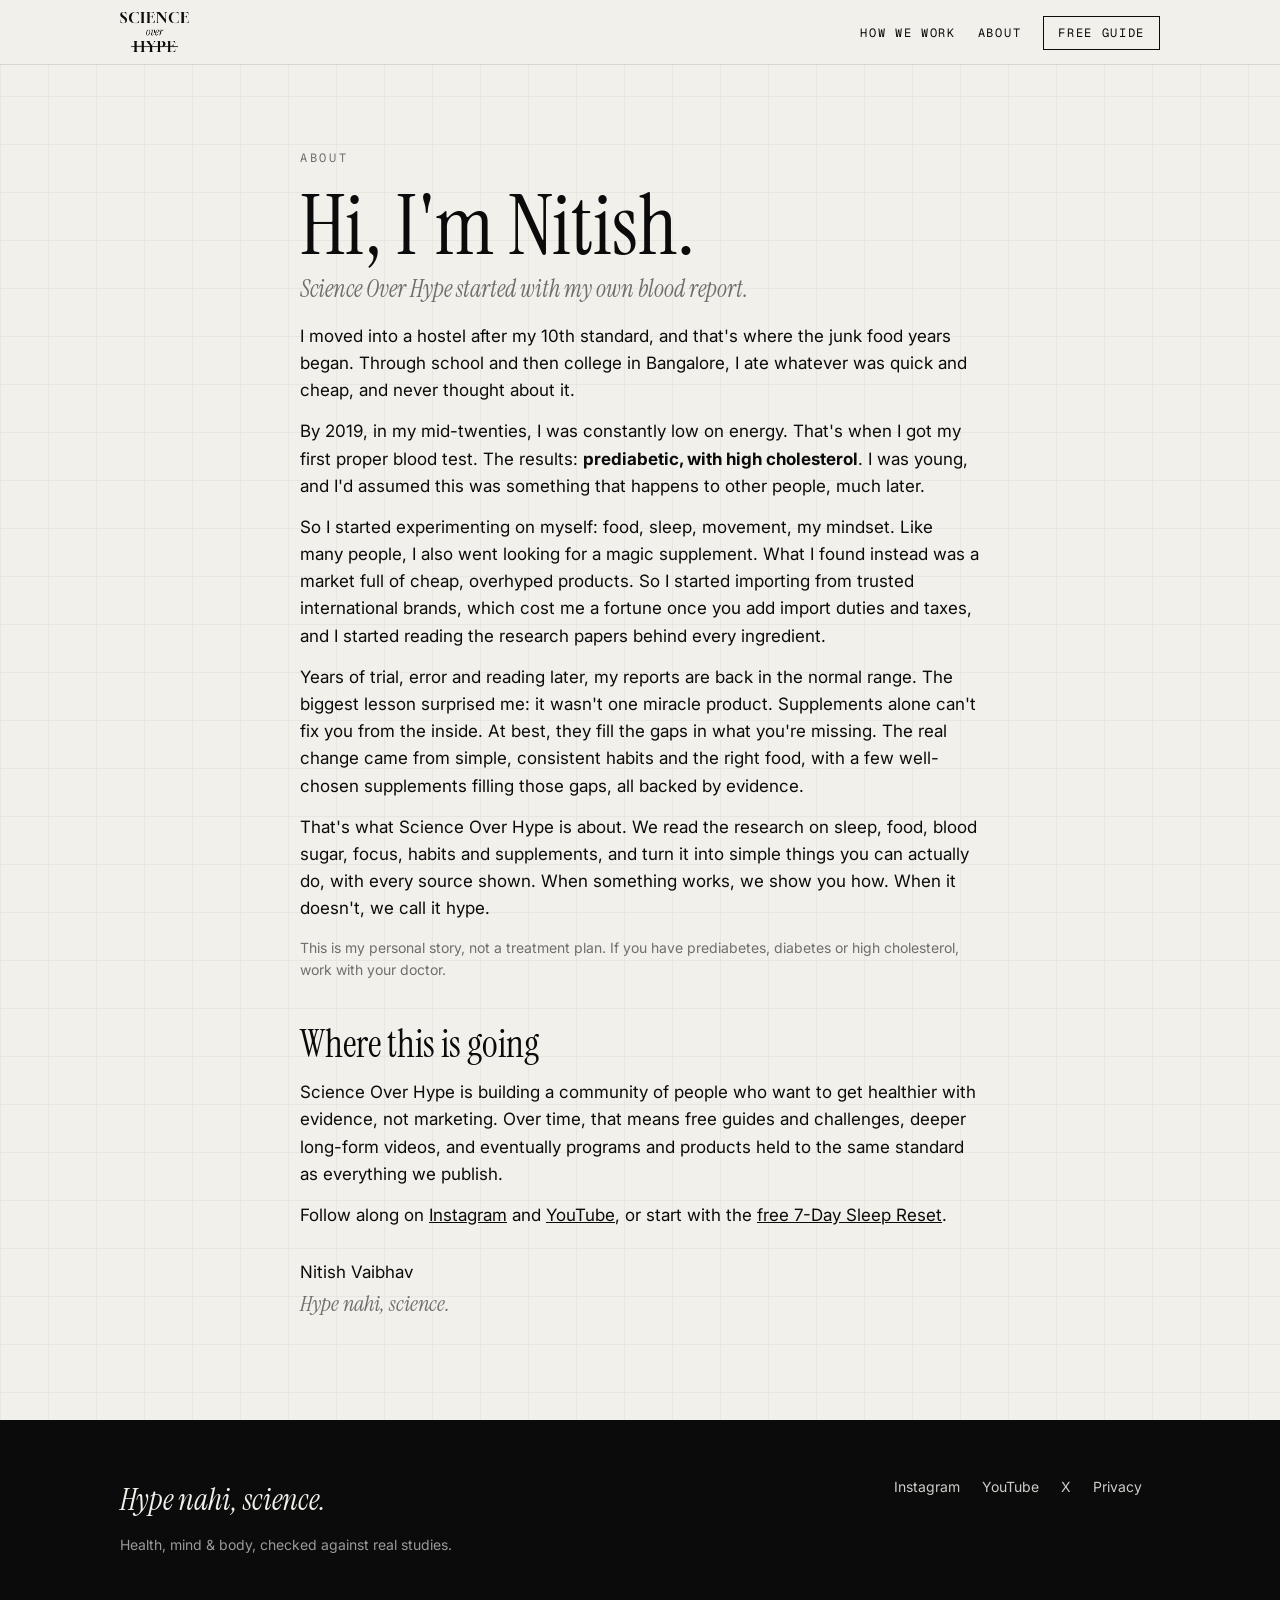
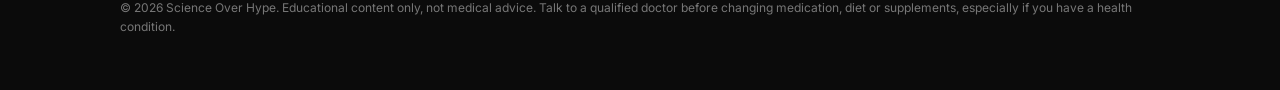
==== about/index.html @ e4e81a03 "Add files via upload" ====
<!doctype html>
<html lang="en"><head>
<meta charset="utf-8"><meta name="viewport" content="width=device-width,initial-scale=1">
<title>About | Science Over Hype</title>
<meta name="description" content="Science Over Hype is run by Nitish Vaibhav: short, evidence-based health content for people who want proof, not hype.">
<link rel="canonical" href="https://scienceoverhype.com/about/">
<meta property="og:title" content="About | Science Over Hype"><meta property="og:description" content="Science Over Hype is run by Nitish Vaibhav: short, evidence-based health content for people who want proof, not hype.">
<meta property="og:image" content="https://scienceoverhype.com/assets/og.jpg"><meta property="og:url" content="https://scienceoverhype.com/about/">
<meta name="twitter:card" content="summary_large_image">
<link rel="icon" href="/assets/favicon.png"><link rel="apple-touch-icon" href="/assets/apple-touch-icon.png">
<link rel="preconnect" href="https://fonts.googleapis.com"><link rel="preconnect" href="https://fonts.gstatic.com" crossorigin>
<link href="https://fonts.googleapis.com/css2?family=Gloock&family=Instrument+Serif:ital@0;1&family=Geist+Mono&family=Inter:wght@400;600&display=swap" rel="stylesheet">
<link rel="stylesheet" href="/assets/style.css">
</head><body>
<header class="site"><div class="wrap">
 <a class="logo" href="/" aria-label="Science Over Hype home"><img src="/assets/logo-black.png" alt="Science Over Hype"></a>
 <nav><a href="/how-we-work/">How we work</a><a href="/about/">About</a><a class="cta" href="/sleep/">Free guide</a></nav>
</div></header>

<section><div class="wrap prose">
 <div class="k">About</div>
 <h1 style="margin-top:14px">Hi, I'm Nitish.</h1>
 <p class="it" style="font-size:24px">Science Over Hype started with my own blood report.</p>
 <p>I moved into a hostel after my 10th standard, and that's where the junk food years began. Through school and then college in Bangalore, I ate whatever was quick and cheap, and never thought about it.</p>
 <p>By 2019, in my mid-twenties, I was constantly low on energy. That's when I got my first proper blood test. The results: <strong>prediabetic, with high cholesterol</strong>. I was young, and I'd assumed this was something that happens to other people, much later.</p>
 <p>So I started experimenting on myself: food, sleep, movement, my mindset. Like many people, I also went looking for a magic supplement. What I found instead was a market full of cheap, overhyped products. So I started importing from trusted international brands, which cost me a fortune once you add import duties and taxes, and I started reading the research papers behind every ingredient.</p>
 <p>Years of trial, error and reading later, my reports are back in the normal range. The biggest lesson surprised me: it wasn't one miracle product. Supplements alone can't fix you from the inside. At best, they fill the gaps in what you're missing. The real change came from simple, consistent habits and the right food, with a few well-chosen supplements filling those gaps, all backed by evidence.</p>
 <p>That's what Science Over Hype is about. We read the research on sleep, food, blood sugar, focus, habits and supplements, and turn it into simple things you can actually do, with every source shown. When something works, we show you how. When it doesn't, we call it hype.</p>
 <p style="font-size:14px;color:var(--grey)">This is my personal story, not a treatment plan. If you have prediabetes, diabetes or high cholesterol, work with your doctor.</p>
 <h2>Where this is going</h2>
 <p>Science Over Hype is building a community of people who want to get healthier with evidence, not marketing. Over time, that means free guides and challenges, deeper long-form videos, and eventually programs and products held to the same standard as everything we publish.</p>
 <p>Follow along on <a href="https://www.instagram.com/thescienceoverhype/" target="_blank" rel="noopener">Instagram</a> and <a href="https://www.youtube.com/@thescienceoverhype" target="_blank" rel="noopener">YouTube</a>, or start with the <a href="/sleep/">free 7-Day Sleep Reset</a>.</p>
 <p style="margin-top:30px">Nitish Vaibhav<br><span class="it" style="font-size:22px">Hype nahi, science.</span></p>
</div></section>
<footer class="site"><div class="wrap">
 <div class="row">
  <div><div class="tag">Hype nahi, science.</div><p style="margin-top:10px">Health, mind &amp; body, checked against real studies.</p></div>
  <div>
   <a href="https://www.instagram.com/thescienceoverhype/" target="_blank" rel="noopener">Instagram</a>
   <a href="https://www.youtube.com/@thescienceoverhype" target="_blank" rel="noopener">YouTube</a>
   <a href="https://x.com/scienceoverhype" target="_blank" rel="noopener">X</a>
   <a href="/privacy/">Privacy</a>
  </div>
 </div>
 <p class="fine">© 2026 Science Over Hype. Educational content only, not medical advice. Talk to a qualified doctor before changing medication, diet or supplements, especially if you have a health condition.</p>
</div></footer>
<script>
document.querySelectorAll('form.signup').forEach(function(f){
 f.addEventListener('submit',function(e){
  var action=f.getAttribute('action'); var msg=f.querySelector('.form-msg');
  if(!action||action==='#'){e.preventDefault();msg.textContent='Signups open very soon.';return;}
  e.preventDefault(); var b=f.querySelector('button'); b.disabled=true; b.textContent='Sending…';
  fetch(action,{method:'POST',body:new FormData(f)}).then(function(r){return r.json()}).then(function(d){
   if(d&&d.success){f.querySelectorAll('input,button').forEach(function(x){x.style.display='none'});f.querySelector('label.consent').style.display='none';
    msg.innerHTML='<strong>Check your inbox.</strong> Your Sleep Reset is on its way. (Not there in 2 minutes? Check Promotions or Spam.)';}
   else{b.disabled=false;b.textContent='Send me the free guide';msg.textContent='Something went wrong. Please check your email and try again.';}
  }).catch(function(){b.disabled=false;b.textContent='Send me the free guide';msg.textContent='Something went wrong. Please try again.';});
 });
});
</script>
</body></html>
---- assets/style.css ----
:root{
  --ink:#0b0b0b; --paper:#f2f0eb; --grey:#6e6e6e; --line:#d9d6cf; --grid:#e8e6e0;
  --serif:"Instrument Serif",Georgia,serif; --display:"Gloock",Georgia,serif;
  --mono:"Geist Mono",ui-monospace,monospace; --sans:"Inter",system-ui,sans-serif;
}
*{box-sizing:border-box;margin:0;padding:0}
html{scroll-behavior:smooth}
body{font-family:var(--sans);color:var(--ink);background:var(--paper);line-height:1.6;font-size:17px;
  background-image:linear-gradient(var(--grid) 1px,transparent 1px),linear-gradient(90deg,var(--grid) 1px,transparent 1px);background-size:48px 48px}
a{color:inherit}
img{max-width:100%;display:block}
.wrap{max-width:1080px;margin:0 auto;padding:0 20px}
.k{font-family:var(--mono);font-size:12px;letter-spacing:.22em;text-transform:uppercase;color:var(--grey)}
h1,h2,h3{font-family:var(--serif);font-weight:400;line-height:1.05}
h1{font-size:clamp(44px,7vw,84px)} h2{font-size:clamp(34px,5vw,54px)} h3{font-size:28px}
.it{font-family:var(--serif);font-style:italic;color:var(--grey)}
p{margin:0 0 14px}
/* header */
header.site{position:sticky;top:0;z-index:10;background:rgba(242,240,235,.92);backdrop-filter:blur(6px);border-bottom:1px solid var(--line)}
header.site .wrap{display:flex;align-items:center;justify-content:space-between;height:64px}
header.site .logo img{height:40px;width:auto}
nav a{font-family:var(--mono);font-size:12px;letter-spacing:.14em;text-transform:uppercase;text-decoration:none;margin-left:22px}
nav a:hover{text-decoration:underline}
nav .cta{border:1.5px solid var(--ink);padding:8px 14px}
@media(max-width:700px){nav a:not(.cta){display:none} nav .cta{margin-left:0}}
/* sections */
section{padding:84px 0}
.dark{background:var(--ink);color:var(--paper);
  background-image:linear-gradient(#161616 1px,transparent 1px),linear-gradient(90deg,#161616 1px,transparent 1px);background-size:48px 48px}
.dark .k,.dark .it{color:#8a8a8a}
.hero{padding:110px 0 100px}
.hero .logo-big{width:min(320px,70vw);margin-bottom:46px}
.hero p.lead{font-size:20px;max-width:620px;color:#cfcdc8;margin-top:22px}
.btn{display:inline-block;font-family:var(--mono);font-size:13px;letter-spacing:.14em;text-transform:uppercase;text-decoration:none;padding:15px 22px;border:1.5px solid currentColor;margin:26px 12px 0 0;cursor:pointer;background:none;color:inherit}
.btn.solid{background:var(--ink);color:var(--paper);border-color:var(--ink)}
.dark .btn.solid{background:var(--paper);color:var(--ink);border-color:var(--paper)}
.grid3{display:grid;grid-template-columns:repeat(3,1fr);gap:22px;margin-top:40px}
@media(max-width:820px){.grid3{grid-template-columns:1fr}}
.card{border:1.5px solid var(--ink);padding:26px;background:var(--paper)}
.card .day{font-family:var(--mono);font-size:12px;letter-spacing:.2em;color:var(--grey)}
.card h3{margin:10px 0 10px}
.stamp{display:inline-block;font-family:var(--display);font-size:22px;border:3px solid var(--ink);padding:4px 12px;transform:rotate(-5deg);margin:6px 8px 0 0}
.split{display:grid;grid-template-columns:1.05fr .95fr;gap:48px;align-items:center}
@media(max-width:820px){.split{grid-template-columns:1fr}}
ul.ticks{list-style:none;margin:10px 0 18px}
ul.ticks li{padding-left:26px;position:relative;margin-bottom:8px}
ul.ticks li:before{content:"—";position:absolute;left:0;color:var(--grey)}
.big{font-family:var(--display);font-size:clamp(54px,8vw,92px);line-height:1}
.stats{display:grid;grid-template-columns:repeat(3,1fr);gap:26px;margin-top:36px}
@media(max-width:820px){.stats{grid-template-columns:1fr}}
.src{font-family:var(--mono);font-size:11px;letter-spacing:.06em;color:var(--grey);border-top:1px solid var(--line);padding-top:8px;margin-top:8px}
.dark .src{border-color:#2a2a2a}
/* form */
form.signup{display:grid;gap:12px;max-width:440px;margin-top:22px}
form.signup input[type=text],form.signup input[type=email]{font:inherit;padding:14px 14px;border:1.5px solid var(--ink);background:#fff;color:var(--ink)}
form.signup label.consent{font-size:14px;display:flex;gap:10px;align-items:flex-start;color:#333}
form.signup label.consent input{margin-top:4px}
form.signup button{font-family:var(--mono);font-size:13px;letter-spacing:.14em;text-transform:uppercase;padding:16px;border:0;background:var(--ink);color:var(--paper);cursor:pointer}
form.signup button[disabled]{opacity:.5}
.form-msg{font-size:15px;margin-top:6px}
.dark form.signup label.consent{color:#cfcdc8}
.dark form.signup button{background:var(--paper);color:var(--ink)}
/* prose pages */
.prose{max-width:720px}
.prose h2{margin:44px 0 14px;font-size:38px}
.prose ul{margin:0 0 16px 22px}
.prose li{margin-bottom:6px}
/* footer */
footer.site{background:var(--ink);color:#9a9a9a;padding:56px 0 40px;font-size:14px}
footer.site .row{display:flex;flex-wrap:wrap;justify-content:space-between;gap:24px}
footer.site a{color:#cfcdc8;text-decoration:none;margin-right:18px}
footer.site .tag{font-family:var(--serif);font-style:italic;font-size:30px;color:var(--paper)}
footer.site .fine{margin-top:28px;font-size:12px;color:#777}
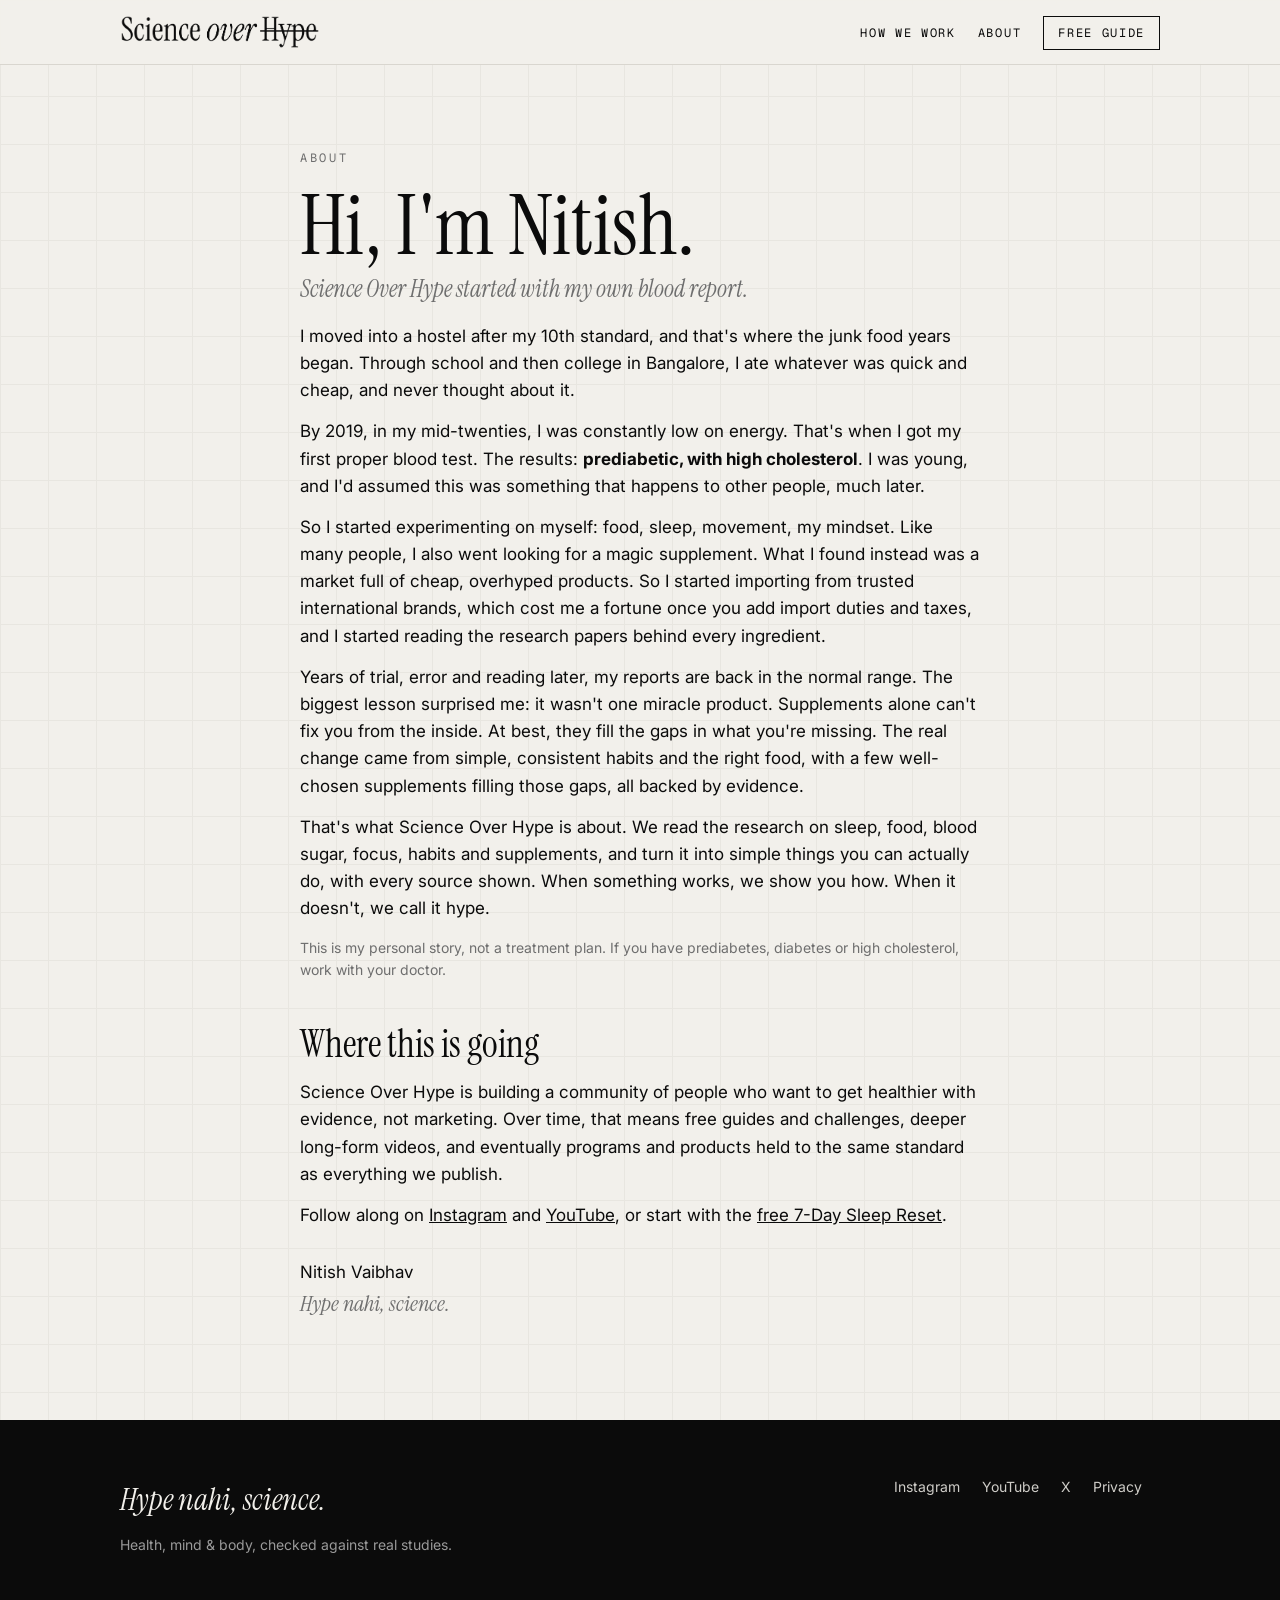
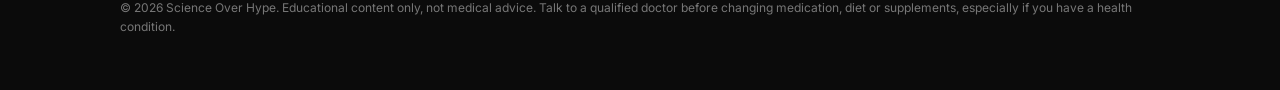
==== commit 6093649f: "Add files via upload" ====
--- a/about/index.html
+++ b/about/index.html
@@ -13,7 +13,7 @@
 <link rel="stylesheet" href="/assets/style.css">
 </head><body>
 <header class="site"><div class="wrap">
- <a class="logo" href="/" aria-label="Science Over Hype home"><img src="/assets/logo-black.png" alt="Science Over Hype"></a>
+ <a class="logo" href="/" aria-label="Science Over Hype home"><img src="/assets/logoC-black.png" alt="Science Over Hype"></a>
  <nav><a href="/how-we-work/">How we work</a><a href="/about/">About</a><a class="cta" href="/sleep/">Free guide</a></nav>
 </div></header>
 
@@ -52,7 +52,7 @@
   e.preventDefault(); var b=f.querySelector('button'); b.disabled=true; b.textContent='Sending…';
   fetch(action,{method:'POST',body:new FormData(f)}).then(function(r){return r.json()}).then(function(d){
    if(d&&d.success){f.querySelectorAll('input,button').forEach(function(x){x.style.display='none'});f.querySelector('label.consent').style.display='none';
-    msg.innerHTML='<strong>Check your inbox.</strong> Your Sleep Reset is on its way. (Not there in 2 minutes? Check Promotions or Spam.)';}
+    msg.innerHTML='<strong>Almost done. Check your inbox.</strong> Tap the confirm button in our email, and your Sleep Reset arrives right after. (Not there in 2 minutes? Check Promotions or Spam.)';}
    else{b.disabled=false;b.textContent='Send me the free guide';msg.textContent='Something went wrong. Please check your email and try again.';}
   }).catch(function(){b.disabled=false;b.textContent='Send me the free guide';msg.textContent='Something went wrong. Please try again.';});
  });
--- a/assets/style.css
+++ b/assets/style.css
@@ -18,7 +18,7 @@
 /* header */
 header.site{position:sticky;top:0;z-index:10;background:rgba(242,240,235,.92);backdrop-filter:blur(6px);border-bottom:1px solid var(--line)}
 header.site .wrap{display:flex;align-items:center;justify-content:space-between;height:64px}
-header.site .logo img{height:40px;width:auto}
+header.site .logo img{height:34px;width:auto}
 nav a{font-family:var(--mono);font-size:12px;letter-spacing:.14em;text-transform:uppercase;text-decoration:none;margin-left:22px}
 nav a:hover{text-decoration:underline}
 nav .cta{border:1.5px solid var(--ink);padding:8px 14px}
@@ -29,7 +29,7 @@
   background-image:linear-gradient(#161616 1px,transparent 1px),linear-gradient(90deg,#161616 1px,transparent 1px);background-size:48px 48px}
 .dark .k,.dark .it{color:#8a8a8a}
 .hero{padding:110px 0 100px}
-.hero .logo-big{width:min(320px,70vw);margin-bottom:46px}
+.hero .logo-big{width:min(560px,88vw);margin-bottom:46px}
 .hero p.lead{font-size:20px;max-width:620px;color:#cfcdc8;margin-top:22px}
 .btn{display:inline-block;font-family:var(--mono);font-size:13px;letter-spacing:.14em;text-transform:uppercase;text-decoration:none;padding:15px 22px;border:1.5px solid currentColor;margin:26px 12px 0 0;cursor:pointer;background:none;color:inherit}
 .btn.solid{background:var(--ink);color:var(--paper);border-color:var(--ink)}
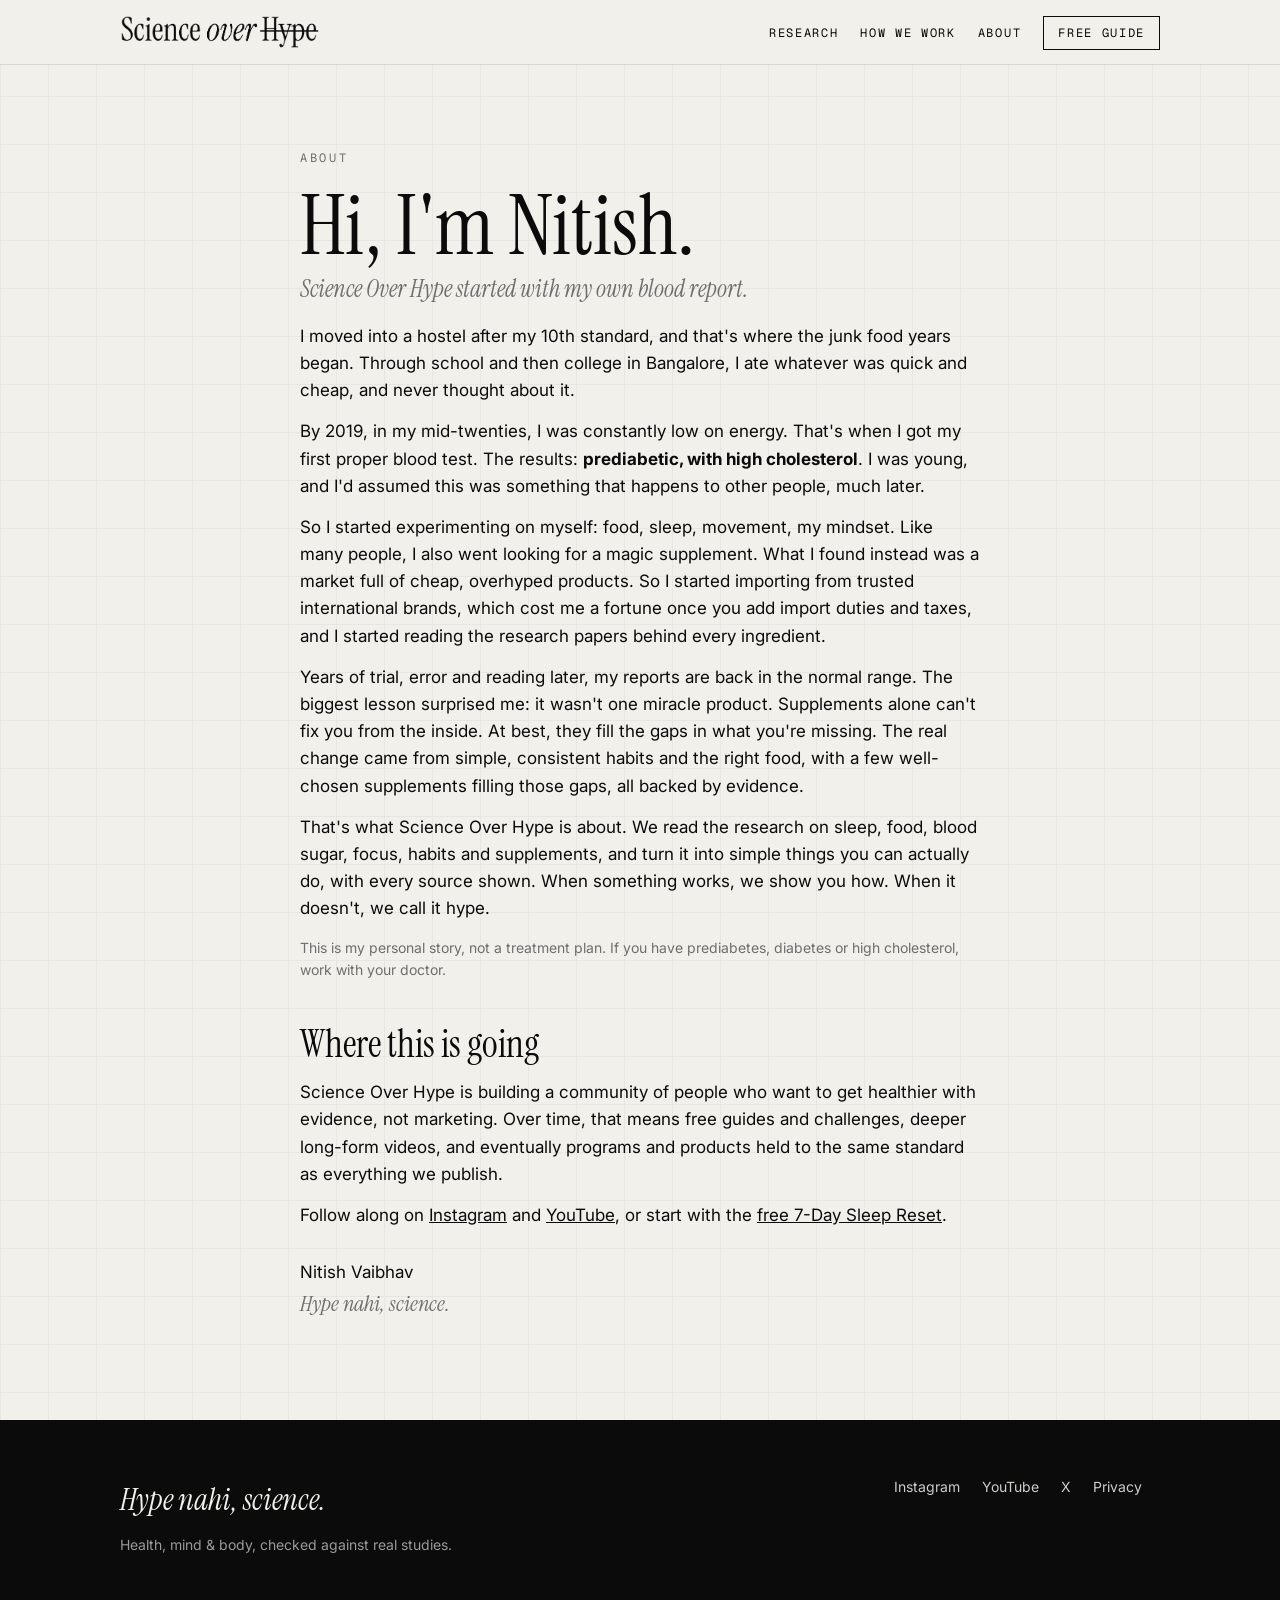
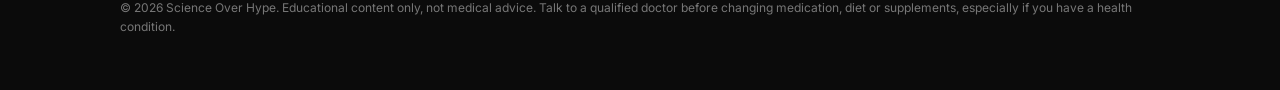
==== commit b735eb70: "Add /research/ articles (#01-#04), structured data, sitemap and robots.txt Co-Authored-By: Claude Op" ====
--- a/about/index.html
+++ b/about/index.html
@@ -14,7 +14,7 @@
 </head><body>
 <header class="site"><div class="wrap">
  <a class="logo" href="/" aria-label="Science Over Hype home"><img src="/assets/logoC-black.png" alt="Science Over Hype"></a>
- <nav><a href="/how-we-work/">How we work</a><a href="/about/">About</a><a class="cta" href="/sleep/">Free guide</a></nav>
+ <nav><a href="/research/">Research</a><a href="/how-we-work/">How we work</a><a href="/about/">About</a><a class="cta" href="/sleep/">Free guide</a></nav>
 </div></header>
 
 <section><div class="wrap prose">
--- a/assets/style.css
+++ b/assets/style.css
@@ -71,3 +71,33 @@
 footer.site a{color:#cfcdc8;text-decoration:none;margin-right:18px}
 footer.site .tag{font-family:var(--serif);font-style:italic;font-size:30px;color:var(--paper)}
 footer.site .fine{margin-top:28px;font-size:12px;color:#777}
+/* research articles */
+article.research{padding:56px 0 84px}
+.crumbs a{text-decoration:none}
+article.research h1{font-size:clamp(40px,6vw,64px);margin:14px 0 14px}
+.meta{font-family:var(--mono);font-size:12px;letter-spacing:.06em;color:var(--grey);margin-bottom:28px}
+.verdict{border:2px solid var(--ink);background:#fff;padding:24px 26px;margin:0 0 34px;position:relative}
+.verdict .vlabel{margin-bottom:6px}
+.verdict p{font-size:19px;margin:12px 0 0}
+.stamp.small{font-size:15px;border-width:2px;padding:2px 8px;margin:4px 0 10px}
+.cite{font-family:var(--mono);font-size:12px;color:var(--grey);letter-spacing:.03em;white-space:normal}
+p.cite{margin-top:-4px}
+.faq details{border-top:1px solid var(--line);padding:14px 0}
+.faq details:last-child{border-bottom:1px solid var(--line)}
+.faq summary{cursor:pointer;font-weight:600}
+.faq details p{margin:10px 0 0}
+ol.sources{margin:0 0 16px 22px;font-size:14px}
+ol.sources li{margin-bottom:8px}
+.author{border-left:3px solid var(--ink);padding:6px 0 6px 18px;margin:36px 0}
+.author p{margin:8px 0 0;font-size:15px}
+.cta-box{background:var(--ink);color:var(--paper);padding:28px;margin:40px 0}
+.cta-box .k{color:#8a8a8a}
+.cta-box h3{margin:8px 0 6px}
+.cta-box form.signup button{background:var(--paper);color:var(--ink)}
+.cta-box form.signup label.consent{color:#cfcdc8}
+.rels{display:grid;gap:12px}
+.rel{display:block;border:1.5px solid var(--ink);padding:16px 18px;text-decoration:none;background:var(--paper)}
+.rel .rt{display:block;font-family:var(--serif);font-size:24px;margin-top:6px}
+.rcard{text-decoration:none;display:block}
+.rcard p{font-size:15px;color:#333}
+.lead-dark{font-size:19px;color:#333}
